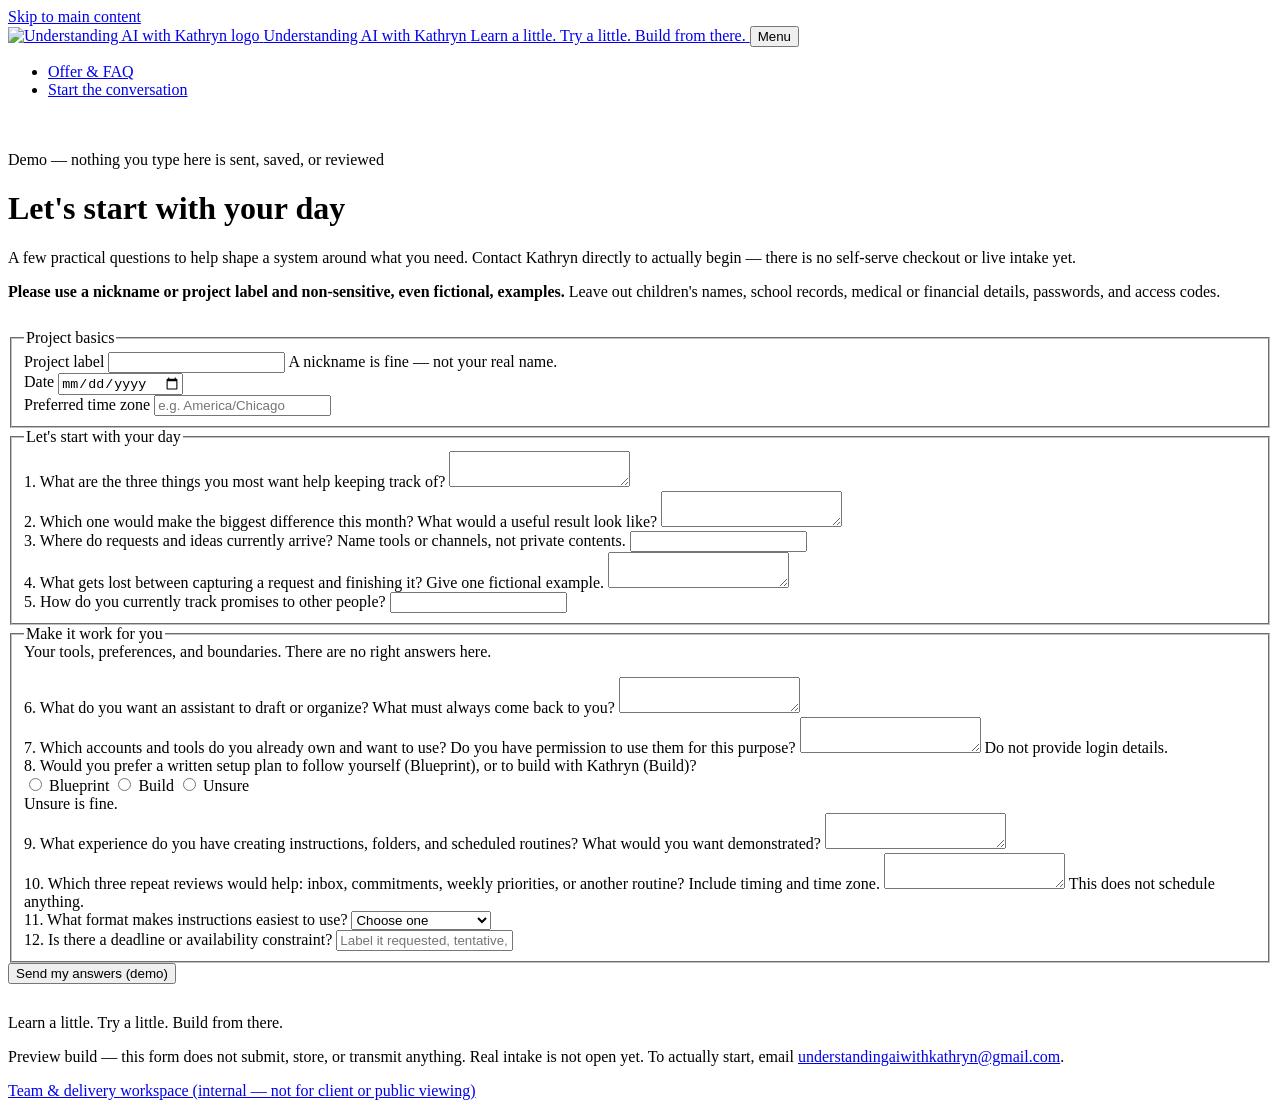
==== intake.html @ 31a4754e "Initial public site files" ====
<!DOCTYPE html>
<html lang="en">
<head>
<meta charset="UTF-8">
<meta name="viewport" content="width=device-width, initial-scale=1.0">
<title>Start the conversation — Understanding AI with Kathryn</title>
<meta name="description" content="Preview build — not a live or published site.">
<meta name="robots" content="noindex, nofollow">
<link rel="icon" href="assets/uaiwk-icon.png">
<link rel="stylesheet" href="assets/brand.css">
</head>
<body>
<a class="skip-link" href="#main">Skip to main content</a>

<header class="site-header">
  <div class="bar">
    <a class="brand-lockup" href="index.html">
      <img src="assets/uaiwk-icon.png" alt="Understanding AI with Kathryn logo">
      <span>
        <span class="name">Understanding AI with Kathryn</span>
        <span class="subline">Learn a little. Try a little. Build from there.</span>
      </span>
    </a>
    <button class="nav-toggle" type="button" aria-controls="primary-nav">Menu</button>
    <nav class="primary-nav" id="primary-nav" aria-label="Primary">
      <ul>
        <li><a href="index.html">Offer &amp; FAQ</a></li>
        <li><a href="intake.html" aria-current="page">Start the conversation</a></li>
      </ul>
    </nav>
  </div>
</header>

<main id="main">
  <div class="wrap" style="padding-top:36px;">

    <span class="demo-flag">Demo — nothing you type here is sent, saved, or reviewed</span>
    <h1>Let's start with your day</h1>
    <p>A few practical questions to help shape a system around what you need. Contact Kathryn directly to actually begin — there is no self-serve checkout or live intake yet.</p>

    <div class="notice">
      <strong>Please use a nickname or project label and non-sensitive, even fictional, examples.</strong> Leave out children's names, school records, medical or financial details, passwords, and access codes.
    </div>

    <form data-demo-form novalidate style="margin-top:28px;">

      <fieldset>
        <legend>Project basics</legend>
        <div class="field">
          <label for="project-label">Project label</label>
          <input type="text" id="project-label" name="project-label" autocomplete="off">
          <span class="hint">A nickname is fine — not your real name.</span>
        </div>
        <div class="field">
          <label for="pref-date">Date</label>
          <input type="date" id="pref-date" name="pref-date">
        </div>
        <div class="field">
          <label for="timezone">Preferred time zone</label>
          <input type="text" id="timezone" name="timezone" placeholder="e.g. America/Chicago">
        </div>
      </fieldset>

      <fieldset>
        <legend>Let's start with your day</legend>

        <div class="field">
          <label for="q1">1. What are the three things you most want help keeping track of?</label>
          <textarea id="q1" name="q1"></textarea>
        </div>

        <div class="field">
          <label for="q2">2. Which one would make the biggest difference this month? What would a useful result look like?</label>
          <textarea id="q2" name="q2"></textarea>
        </div>

        <div class="field">
          <label for="q3">3. Where do requests and ideas currently arrive? Name tools or channels, not private contents.</label>
          <input type="text" id="q3" name="q3">
        </div>

        <div class="field">
          <label for="q4">4. What gets lost between capturing a request and finishing it? Give one fictional example.</label>
          <textarea id="q4" name="q4"></textarea>
        </div>

        <div class="field">
          <label for="q5">5. How do you currently track promises to other people?</label>
          <input type="text" id="q5" name="q5">
        </div>
      </fieldset>

      <fieldset>
        <legend>Make it work for you</legend>
        <p class="hint" style="margin:-6px 0 16px;">Your tools, preferences, and boundaries. There are no right answers here.</p>

        <div class="field">
          <label for="q6">6. What do you want an assistant to draft or organize? What must always come back to you?</label>
          <textarea id="q6" name="q6"></textarea>
        </div>

        <div class="field">
          <label for="q7">7. Which accounts and tools do you already own and want to use? Do you have permission to use them for this purpose?</label>
          <textarea id="q7" name="q7"></textarea>
          <span class="hint">Do not provide login details.</span>
        </div>

        <div class="field">
          <label id="q8-label">8. Would you prefer a written setup plan to follow yourself (Blueprint), or to build with Kathryn (Build)?</label>
          <div class="radio-row" role="radiogroup" aria-labelledby="q8-label">
            <label><input type="radio" name="q8" value="blueprint"> Blueprint</label>
            <label><input type="radio" name="q8" value="build"> Build</label>
            <label><input type="radio" name="q8" value="unsure"> Unsure</label>
          </div>
          <span class="hint">Unsure is fine.</span>
        </div>

        <div class="field">
          <label for="q9">9. What experience do you have creating instructions, folders, and scheduled routines? What would you want demonstrated?</label>
          <textarea id="q9" name="q9"></textarea>
        </div>

        <div class="field">
          <label for="q10">10. Which three repeat reviews would help: inbox, commitments, weekly priorities, or another routine? Include timing and time zone.</label>
          <textarea id="q10" name="q10"></textarea>
          <span class="hint">This does not schedule anything.</span>
        </div>

        <div class="field">
          <label for="q11">11. What format makes instructions easiest to use?</label>
          <select id="q11" name="q11">
            <option value="">Choose one</option>
            <option value="checklist">Short checklist</option>
            <option value="worked-example">Worked example</option>
            <option value="walkthrough">Written walkthrough</option>
            <option value="combination">A combination</option>
          </select>
        </div>

        <div class="field">
          <label for="q12">12. Is there a deadline or availability constraint?</label>
          <input type="text" id="q12" name="q12" placeholder="Label it requested, tentative, or confirmed">
        </div>
      </fieldset>

      <button type="submit" class="btn">Send my answers (demo)</button>
      <div class="form-status" aria-live="polite"></div>
    </form>

    <p class="italic-accent" style="margin-top:30px;">Learn a little. Try a little. Build from there.</p>
  </div>
</main>

<footer class="site-footer">
  <p>Preview build — this form does not submit, store, or transmit anything. Real intake is not open yet. To actually start, email <a href="mailto:understandingaiwithkathryn@gmail.com">understandingaiwithkathryn@gmail.com</a>.</p>
  <p><a href="internal/index.html">Team &amp; delivery workspace (internal — not for client or public viewing)</a></p>
</footer>

<script src="assets/site.js"></script>
</body>
</html>
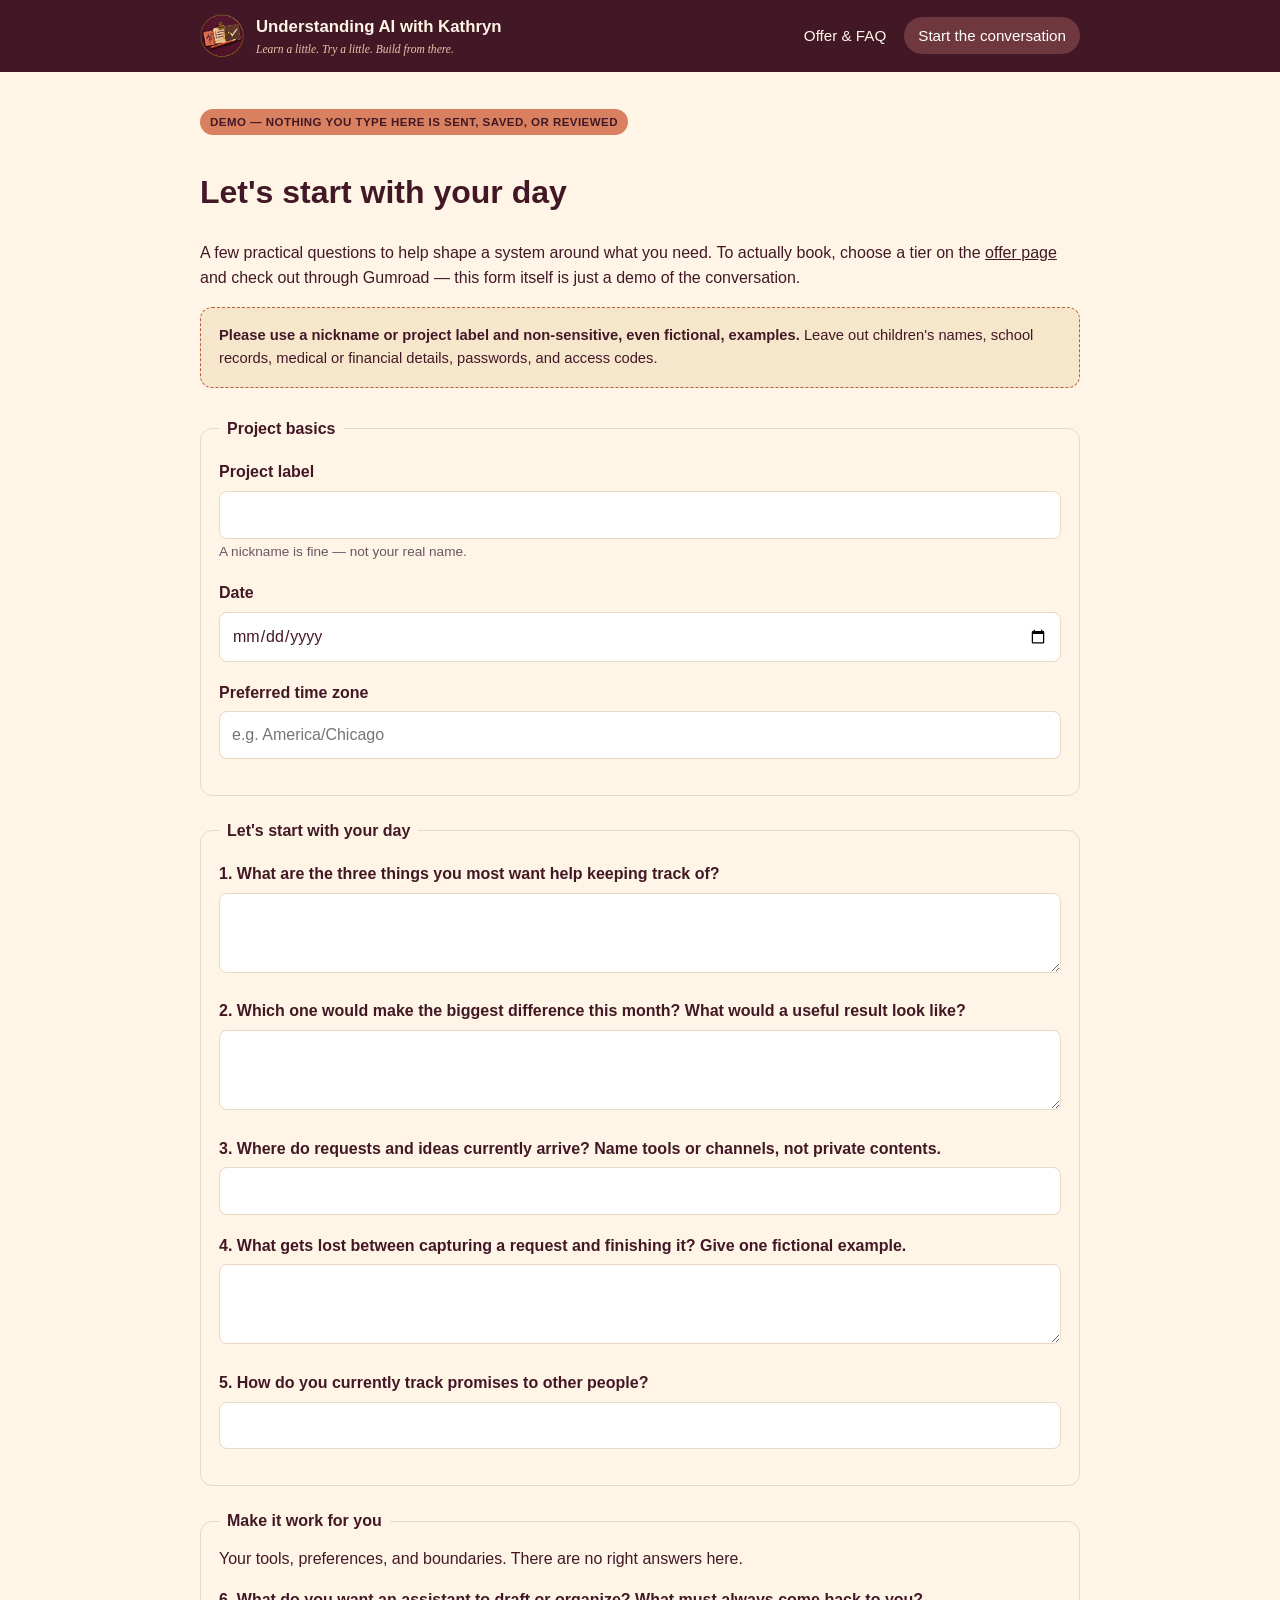
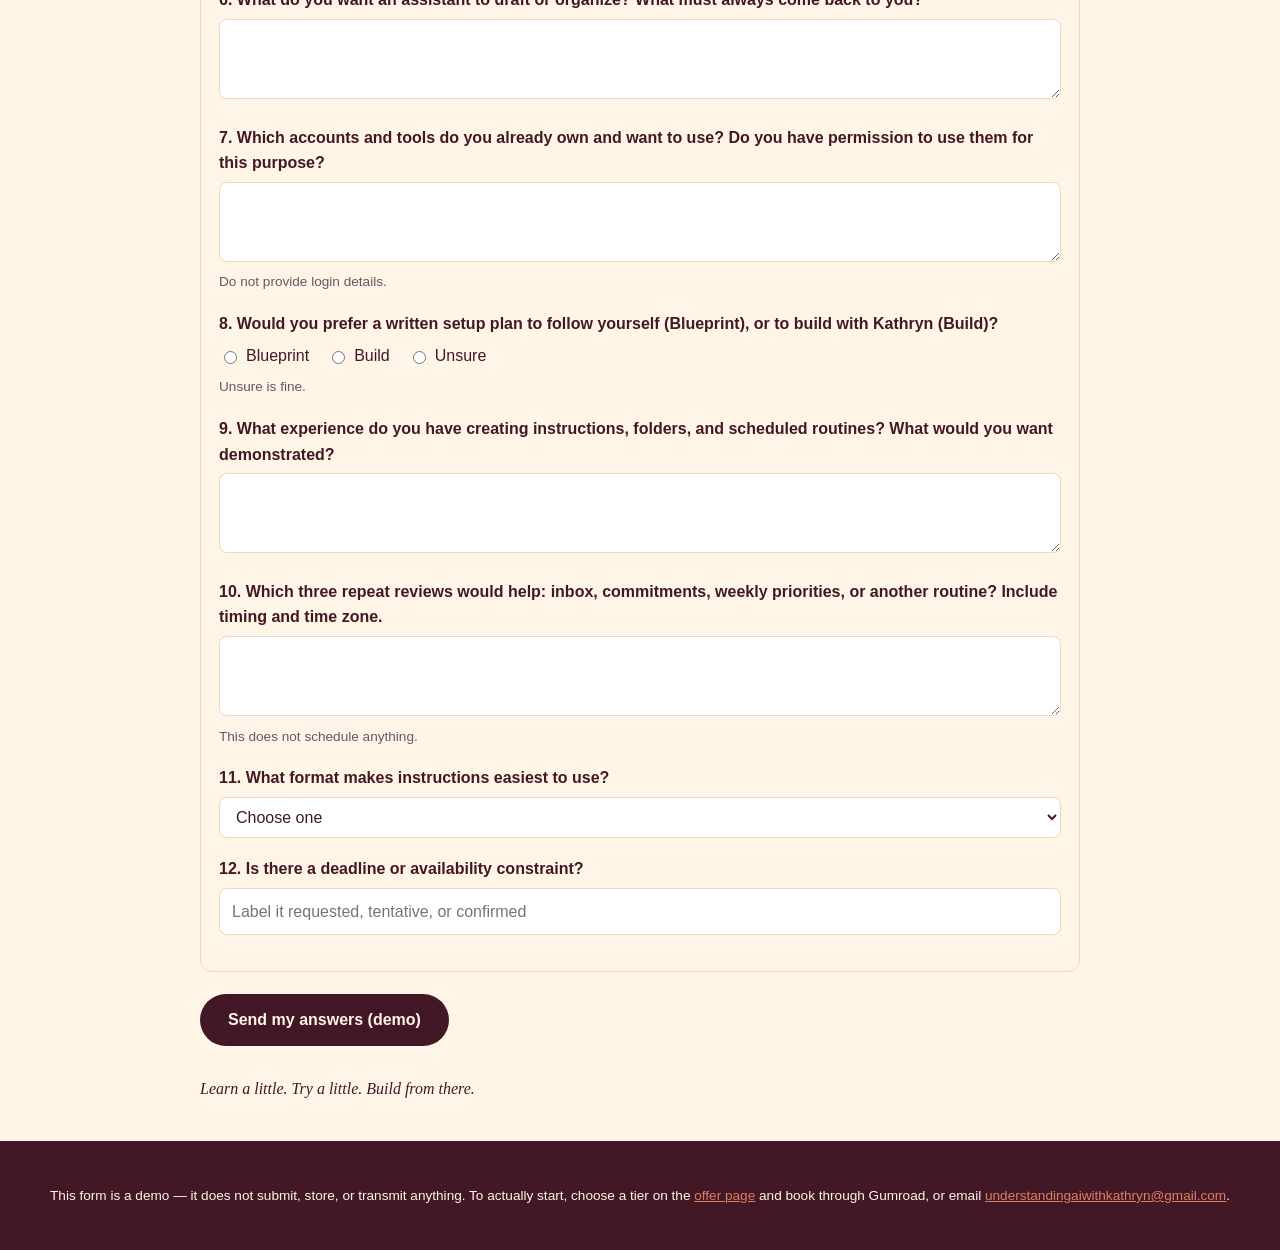
==== commit ce3b8f60: "Fix live-site copy: remove broken internal link, wire tier CTAs to Gumroad checkout" ====
--- a/intake.html
+++ b/intake.html
@@ -4,7 +4,7 @@
 <meta charset="UTF-8">
 <meta name="viewport" content="width=device-width, initial-scale=1.0">
 <title>Start the conversation — Understanding AI with Kathryn</title>
-<meta name="description" content="Preview build — not a live or published site.">
+<meta name="description" content="Start the conversation with Kathryn about your AI setup.">
 <meta name="robots" content="noindex, nofollow">
 <link rel="icon" href="assets/uaiwk-icon.png">
 <link rel="stylesheet" href="assets/brand.css">
@@ -36,7 +36,7 @@
 
     <span class="demo-flag">Demo — nothing you type here is sent, saved, or reviewed</span>
     <h1>Let's start with your day</h1>
-    <p>A few practical questions to help shape a system around what you need. Contact Kathryn directly to actually begin — there is no self-serve checkout or live intake yet.</p>
+    <p>A few practical questions to help shape a system around what you need. To actually book, choose a tier on the <a href="index.html">offer page</a> and check out through Gumroad — this form itself is just a demo of the conversation.</p>
 
     <div class="notice">
       <strong>Please use a nickname or project label and non-sensitive, even fictional, examples.</strong> Leave out children's names, school records, medical or financial details, passwords, and access codes.
@@ -152,8 +152,7 @@
 </main>
 
 <footer class="site-footer">
-  <p>Preview build — this form does not submit, store, or transmit anything. Real intake is not open yet. To actually start, email <a href="mailto:understandingaiwithkathryn@gmail.com">understandingaiwithkathryn@gmail.com</a>.</p>
-  <p><a href="internal/index.html">Team &amp; delivery workspace (internal — not for client or public viewing)</a></p>
+  <p>This form is a demo — it does not submit, store, or transmit anything. To actually start, choose a tier on the <a href="index.html">offer page</a> and book through Gumroad, or email <a href="mailto:understandingaiwithkathryn@gmail.com">understandingaiwithkathryn@gmail.com</a>.</p>
 </footer>
 
 <script src="assets/site.js"></script>
--- a/assets/brand.css
+++ b/assets/brand.css
@@ -0,0 +1,453 @@
+/* Understanding AI with Kathryn — brand tokens
+   Source: the actual UAIWK ENTITY/Logo + Social Media assets in Drive (sampled 21 Sept 2026),
+   not the earlier TASK-420 channel-art placeholder. Trebuchet MS + Georgia Italic accents.
+   Contrast checked: cream-on-plum ~14:1, coral-on-plum & plum-on-coral ~5.1:1 (AA),
+   brown-on-cream ~7.2:1 (AAA). Coral is never used as small text on cream — brown or plum carry
+   text there instead; coral is reserved for large/bold numerals and plum-backed badges. */
+
+:root{
+  --plum:#431826;
+  --plum-soft:#5c2436;
+  --cream:#FEF5E6;
+  --cream-deep:#F5E6CC;
+  --coral:#D8805F;
+  --coral-deep:#B85E3E;
+  --coral-hover:#8F4128; /* darker than coral-deep — used only where cream text sits on top of it */
+  --brown:#7F4130;
+  --gold:#C9962C;
+  --ink:var(--plum);
+  --border:#e9d9c4;
+  --focus:#1d5fae; /* distinct, non-brand focus color so focus rings never disappear on coral/plum */
+  --radius:14px;
+  --max:920px;
+}
+
+*{box-sizing:border-box;}
+html{scroll-behavior:smooth;}
+body{
+  margin:0;
+  background:var(--cream);
+  color:var(--ink);
+  font-family:"Trebuchet MS","Segoe UI",Verdana,sans-serif;
+  line-height:1.6;
+  -webkit-font-smoothing:antialiased;
+}
+
+.italic-accent{
+  font-family:Georgia,"Times New Roman",serif;
+  font-style:italic;
+}
+
+a{color:var(--plum);}
+a:not(.btn):hover{color:var(--brown);}
+
+/* Visible on every interactive element — coral and plum both fail as focus rings in places, so focus always uses --focus */
+:focus-visible{
+  outline:3px solid var(--focus);
+  outline-offset:2px;
+  border-radius:4px;
+}
+
+.skip-link{
+  position:absolute;
+  left:-999px;
+  top:auto;
+  background:var(--plum);
+  color:var(--cream);
+  padding:12px 20px;
+  border-radius:0 0 8px 0;
+  z-index:1000;
+}
+.skip-link:focus{
+  left:0;
+  top:0;
+}
+
+.wrap{
+  max-width:var(--max);
+  margin:0 auto;
+  padding:0 20px;
+}
+
+/* Site header / nav */
+header.site-header{
+  background:var(--plum);
+  color:var(--cream);
+}
+header.site-header .bar{
+  display:flex;
+  align-items:center;
+  justify-content:space-between;
+  padding:14px 20px;
+  max-width:var(--max);
+  margin:0 auto;
+}
+.brand-lockup{
+  display:flex;
+  align-items:center;
+  gap:12px;
+  color:var(--cream);
+  text-decoration:none;
+}
+.brand-lockup img{
+  width:44px;
+  height:44px;
+  object-fit:contain;
+}
+.brand-lockup .name{
+  font-weight:bold;
+  font-size:1.05rem;
+  line-height:1.15;
+}
+.brand-lockup .subline{
+  display:block;
+  font-family:Georgia,serif;
+  font-style:italic;
+  font-size:.72rem;
+  color:#f0c2a8; /* lighter tint of coral — coral itself is a touch low-contrast at this size on plum */
+  font-weight:normal;
+}
+
+nav.primary-nav ul{
+  list-style:none;
+  display:flex;
+  gap:4px;
+  margin:0;
+  padding:0;
+}
+nav.primary-nav a{
+  color:var(--cream);
+  text-decoration:none;
+  padding:10px 14px;
+  border-radius:999px;
+  font-size:.95rem;
+}
+nav.primary-nav a:hover,
+nav.primary-nav a[aria-current="page"]{
+  background:rgba(244,152,134,.25);
+  color:#fff;
+}
+
+.nav-toggle{
+  display:none;
+  background:none;
+  border:2px solid var(--coral);
+  color:var(--cream);
+  border-radius:8px;
+  padding:8px 12px;
+  font-size:1rem;
+}
+
+@media (max-width:720px){
+  .nav-toggle{display:inline-block;}
+  nav.primary-nav{
+    display:none;
+    width:100%;
+  }
+  nav.primary-nav.open{display:block;}
+  nav.primary-nav ul{
+    flex-direction:column;
+    padding:10px 0 16px;
+  }
+  header.site-header .bar{flex-wrap:wrap;}
+}
+
+/* Hero */
+.hero{
+  padding:56px 20px 40px;
+  text-align:center;
+}
+.hero .eyebrow{
+  font-family:Georgia,serif;
+  font-style:italic;
+  color:var(--brown);
+  margin-bottom:10px;
+  font-size:.95rem;
+}
+.hero h1{
+  font-size:2.2rem;
+  margin:0 0 14px;
+  color:var(--plum);
+}
+.hero p.lede{
+  max-width:600px;
+  margin:0 auto 18px;
+  font-size:1.1rem;
+}
+.hero-portrait{
+  width:150px;
+  height:150px;
+  object-fit:contain;
+  margin:0 auto 18px;
+  display:block;
+}
+.trust-badge{
+  display:inline-block;
+  background:var(--coral);
+  color:var(--plum);
+  font-weight:bold;
+  font-size:.85rem;
+  padding:8px 18px;
+  border-radius:999px;
+}
+
+main{display:block;}
+section{padding:36px 0;}
+h2{
+  font-size:1.5rem;
+  border-bottom:2px solid var(--border);
+  padding-bottom:10px;
+  margin:0 0 22px;
+  color:var(--plum);
+}
+h3{color:var(--plum);}
+
+.card{
+  background:#fff;
+  border:1px solid var(--border);
+  border-radius:var(--radius);
+  padding:24px;
+}
+
+.tiers{
+  display:grid;
+  grid-template-columns:1fr 1fr;
+  gap:20px;
+}
+@media (max-width:640px){ .tiers{grid-template-columns:1fr;} }
+
+.tier{
+  position:relative;
+  background:#fff;
+  border:1px solid var(--border);
+  border-radius:var(--radius);
+  padding:26px 24px;
+}
+.tier.build{
+  border:2px solid var(--plum);
+}
+.tier .spot-badge{
+  position:absolute;
+  top:-12px;
+  right:20px;
+  background:var(--plum);
+  color:var(--cream);
+  font-size:.7rem;
+  font-weight:bold;
+  text-transform:uppercase;
+  letter-spacing:.03em;
+  padding:5px 12px;
+  border-radius:999px;
+}
+.tier .price{
+  font-size:1.7rem;
+  font-weight:bold;
+  color:var(--coral-deep); /* large/bold text — 4.1–4.5:1 on white/cream clears the large-text AA floor */
+  margin:2px 0 14px;
+}
+
+details.faq-item{
+  border-bottom:1px solid var(--border);
+  padding:14px 0;
+}
+details.faq-item summary{
+  font-weight:bold;
+  cursor:pointer;
+  display:flex;
+  justify-content:space-between;
+  list-style:none;
+}
+details.faq-item summary::-webkit-details-marker{display:none;}
+details.faq-item summary::after{
+  content:"+";
+  color:var(--brown);
+  font-size:1.3rem;
+  margin-left:12px;
+}
+details.faq-item[open] summary::after{content:"–";}
+details.faq-item p{margin:10px 0 0;}
+
+.notice{
+  border:1px dashed var(--coral-deep);
+  background:var(--cream-deep);
+  border-radius:12px;
+  padding:16px 18px;
+  font-size:.92rem;
+}
+.notice strong{color:var(--plum);}
+
+.notice.internal{
+  border:2px solid var(--plum);
+  background:var(--plum);
+  color:var(--cream);
+  padding:14px 18px;
+  border-radius:10px;
+  font-weight:bold;
+  text-align:center;
+}
+.notice.internal a{color:var(--coral);}
+
+/* Forms */
+fieldset{
+  border:1px solid var(--border);
+  border-radius:12px;
+  padding:18px;
+  margin:0 0 22px;
+}
+legend{
+  font-weight:bold;
+  color:var(--plum);
+  padding:0 8px;
+}
+.field{margin-bottom:18px;}
+.field label{
+  display:block;
+  font-weight:bold;
+  margin-bottom:6px;
+}
+.field .hint{
+  display:block;
+  font-weight:normal;
+  font-size:.85rem;
+  color:#6b5566;
+  margin-top:2px;
+}
+input[type="text"],
+input[type="date"],
+input[type="time"],
+select,
+textarea{
+  width:100%;
+  font:inherit;
+  padding:10px 12px;
+  border:1px solid var(--border);
+  border-radius:8px;
+  background:#fff;
+  color:var(--ink);
+}
+textarea{min-height:80px;resize:vertical;}
+fieldset .radio-row{display:flex;gap:18px;flex-wrap:wrap;}
+fieldset .radio-row label{
+  font-weight:normal;
+  display:flex;
+  align-items:center;
+  gap:6px;
+}
+
+.btn{
+  display:inline-block;
+  background:var(--plum);
+  color:var(--cream);
+  border:none;
+  border-radius:999px;
+  padding:13px 28px;
+  font:inherit;
+  font-weight:bold;
+  cursor:pointer;
+  text-decoration:none;
+}
+.btn:hover{background:var(--coral-hover);color:var(--cream);}
+.btn.ghost{
+  background:transparent;
+  border:2px solid var(--plum);
+  color:var(--plum);
+}
+.btn[disabled]{opacity:.5;cursor:not-allowed;}
+
+.form-status{
+  margin-top:16px;
+  padding:14px 16px;
+  border-radius:10px;
+  background:var(--cream-deep);
+  border:1px solid var(--coral-deep);
+  display:none;
+}
+.form-status.show{display:block;}
+.form-status[role="alert"]{font-weight:bold;}
+
+.demo-flag{
+  display:inline-block;
+  background:var(--coral);
+  color:var(--plum);
+  font-size:.72rem;
+  font-weight:bold;
+  text-transform:uppercase;
+  letter-spacing:.04em;
+  padding:4px 10px;
+  border-radius:999px;
+  margin-bottom:10px;
+}
+
+footer.site-footer{
+  background:var(--plum);
+  color:var(--cream);
+  padding:30px 20px;
+  margin-top:40px;
+  font-size:.85rem;
+  text-align:center;
+}
+footer.site-footer a{color:var(--coral);}
+
+/* Internal workspace variant */
+body.internal{
+  background:#fbf2e4;
+}
+header.site-header.internal-header{
+  background:var(--plum);
+  border-bottom:5px solid var(--coral);
+}
+.internal-index-list{
+  list-style:none;
+  padding:0;
+  display:grid;
+  gap:14px;
+}
+.internal-index-list a{
+  display:block;
+  background:#fff;
+  border:1px solid var(--border);
+  border-radius:12px;
+  padding:16px 18px;
+  text-decoration:none;
+  color:var(--plum);
+  font-weight:bold;
+}
+.internal-index-list a:hover{border-color:var(--plum);}
+.internal-index-list span{
+  display:block;
+  font-weight:normal;
+  font-size:.85rem;
+  color:#6b5566;
+  margin-top:4px;
+}
+
+.table-wrap{
+  overflow-x:auto;
+  -webkit-overflow-scrolling:touch;
+  margin:0 0 20px;
+  border:1px solid transparent; /* gives focus-visible something to outline against */
+}
+.table-wrap table.record-table{margin-bottom:0;}
+
+table.record-table{
+  width:100%;
+  border-collapse:collapse;
+  margin:0 0 20px;
+  font-size:.92rem;
+}
+table.record-table th,
+table.record-table td{
+  border:1px solid var(--border);
+  padding:8px 10px;
+  text-align:left;
+  vertical-align:top;
+}
+table.record-table th{background:var(--cream-deep);}
+
+ol.timeline li, ul.plain li{margin-bottom:8px;}
+
+.breadcrumb{
+  font-size:.85rem;
+  margin-bottom:18px;
+}
+.breadcrumb a{color:var(--plum);}
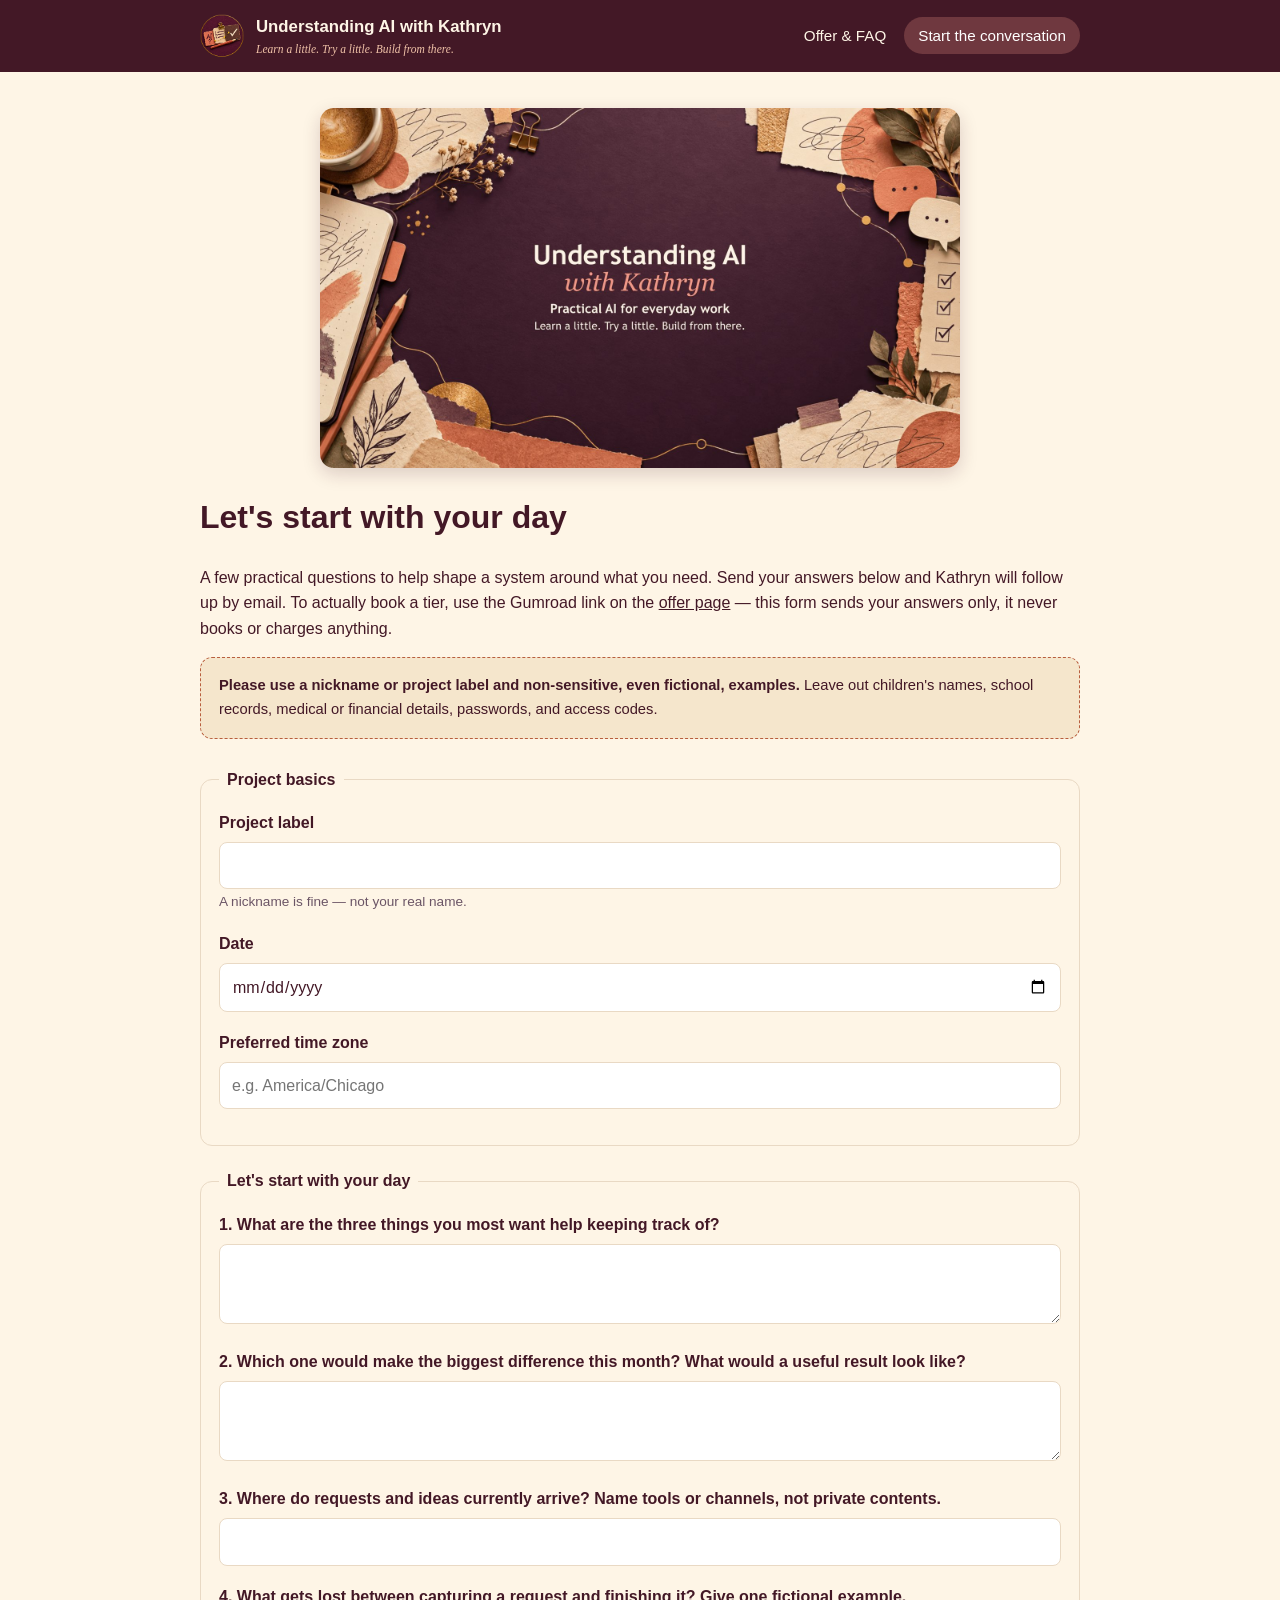
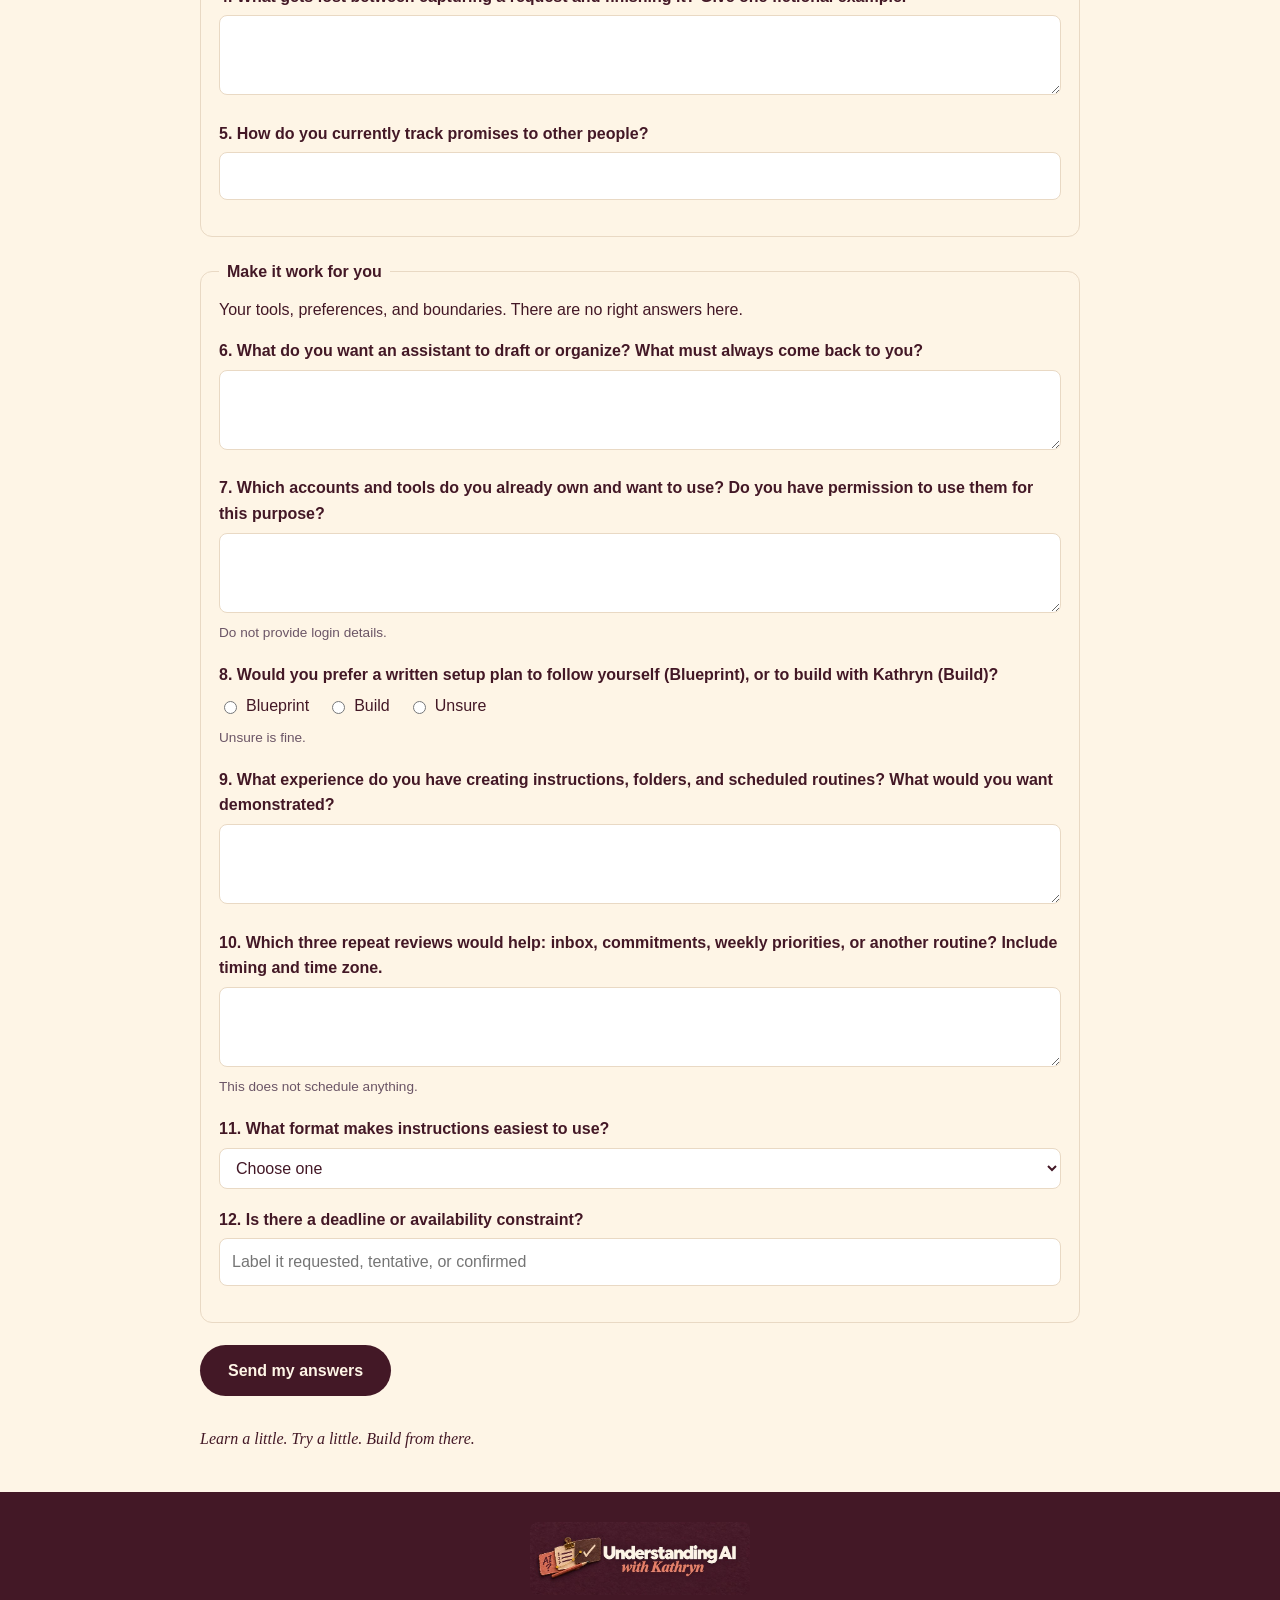
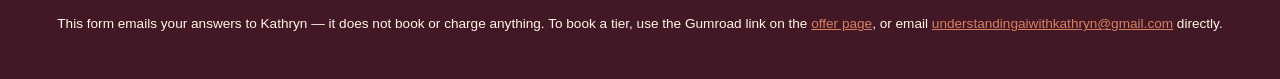
==== commit 71fa0aaa: "Add files via upload" ====
--- a/intake.html
+++ b/intake.html
@@ -6,6 +6,11 @@
 <title>Start the conversation — Understanding AI with Kathryn</title>
 <meta name="description" content="Start the conversation with Kathryn about your AI setup.">
 <meta name="robots" content="noindex, nofollow">
+<meta property="og:title" content="Understanding AI with Kathryn">
+<meta property="og:description" content="Start the conversation with Kathryn about your AI setup.">
+<meta property="og:image" content="assets/og-image.jpg">
+<meta property="og:type" content="website">
+<meta name="twitter:card" content="summary_large_image">
 <link rel="icon" href="assets/uaiwk-icon.png">
 <link rel="stylesheet" href="assets/brand.css">
 </head>
@@ -34,15 +39,18 @@
 <main id="main">
   <div class="wrap" style="padding-top:36px;">
 
-    <span class="demo-flag">Demo — nothing you type here is sent, saved, or reviewed</span>
+    <img class="section-banner" src="assets/intake-banner.jpg" alt="Understanding AI with Kathryn — Practical AI for everyday work">
     <h1>Let's start with your day</h1>
-    <p>A few practical questions to help shape a system around what you need. To actually book, choose a tier on the <a href="index.html">offer page</a> and check out through Gumroad — this form itself is just a demo of the conversation.</p>
+    <p>A few practical questions to help shape a system around what you need. Send your answers below and Kathryn will follow up by email. To actually book a tier, use the Gumroad link on the <a href="index.html">offer page</a> — this form sends your answers only, it never books or charges anything.</p>
 
     <div class="notice">
       <strong>Please use a nickname or project label and non-sensitive, even fictional, examples.</strong> Leave out children's names, school records, medical or financial details, passwords, and access codes.
     </div>
 
-    <form data-demo-form novalidate style="margin-top:28px;">
+    <form data-real-form action="https://formsubmit.co/ajax/understandingaiwithkathryn@gmail.com" method="POST" style="margin-top:28px;">
+      <input type="hidden" name="_subject" value="New intake questionnaire — Understanding AI with Kathryn">
+      <input type="hidden" name="_template" value="table">
+      <input type="hidden" name="_captcha" value="false">
 
       <fieldset>
         <legend>Project basics</legend>
@@ -143,7 +151,7 @@
         </div>
       </fieldset>
 
-      <button type="submit" class="btn">Send my answers (demo)</button>
+      <button type="submit" class="btn">Send my answers</button>
       <div class="form-status" aria-live="polite"></div>
     </form>
 
@@ -152,7 +160,8 @@
 </main>
 
 <footer class="site-footer">
-  <p>This form is a demo — it does not submit, store, or transmit anything. To actually start, choose a tier on the <a href="index.html">offer page</a> and book through Gumroad, or email <a href="mailto:understandingaiwithkathryn@gmail.com">understandingaiwithkathryn@gmail.com</a>.</p>
+  <img class="footer-logo" src="assets/footer-logo.jpg" alt="Understanding AI with Kathryn">
+  <p>This form emails your answers to Kathryn — it does not book or charge anything. To book a tier, use the Gumroad link on the <a href="index.html">offer page</a>, or email <a href="mailto:understandingaiwithkathryn@gmail.com">understandingaiwithkathryn@gmail.com</a> directly.</p>
 </footer>
 
 <script src="assets/site.js"></script>
--- a/assets/brand.css
+++ b/assets/brand.css
@@ -156,28 +156,37 @@
 .hero{
   padding:56px 20px 40px;
   text-align:center;
+  background-image:linear-gradient(rgba(67,24,38,.55),rgba(67,24,38,.55)),url("hero-bg.jpg");
+  background-size:cover;
+  background-position:center;
+  border-radius:0 0 var(--radius) var(--radius);
 }
 .hero .eyebrow{
   font-family:Georgia,serif;
   font-style:italic;
-  color:var(--brown);
+  color:#f0c2a8;
   margin-bottom:10px;
   font-size:.95rem;
 }
 .hero h1{
   font-size:2.2rem;
   margin:0 0 14px;
-  color:var(--plum);
+  color:var(--cream);
 }
 .hero p.lede{
   max-width:600px;
   margin:0 auto 18px;
   font-size:1.1rem;
+  color:var(--cream);
+  opacity:.95;
 }
 .hero-portrait{
-  width:150px;
-  height:150px;
-  object-fit:contain;
+  width:170px;
+  height:170px;
+  object-fit:cover;
+  border-radius:50%;
+  border:4px solid var(--cream);
+  box-shadow:0 6px 18px rgba(0,0,0,.25);
   margin:0 auto 18px;
   display:block;
 }
@@ -387,6 +396,46 @@
   text-align:center;
 }
 footer.site-footer a{color:var(--coral);}
+footer.site-footer .footer-logo{
+  display:block;
+  width:220px;
+  max-width:70%;
+  margin:0 auto 18px;
+  border-radius:8px;
+}
+
+/* Decorative section art */
+.tiers-heading-row{
+  display:flex;
+  align-items:center;
+  justify-content:space-between;
+  gap:18px;
+  flex-wrap:wrap;
+  border-bottom:2px solid var(--border);
+  padding-bottom:10px;
+  margin:0 0 22px;
+}
+.tiers-heading-row h2{
+  border:none;
+  padding:0;
+  margin:0;
+}
+.ai-steps-badge{
+  width:84px;
+  height:84px;
+  object-fit:contain;
+  border-radius:50%;
+  flex-shrink:0;
+}
+
+.section-banner{
+  width:100%;
+  max-width:640px;
+  display:block;
+  margin:0 auto 24px;
+  border-radius:var(--radius);
+  box-shadow:0 6px 18px rgba(67,24,38,.18);
+}
 
 /* Internal workspace variant */
 body.internal{
